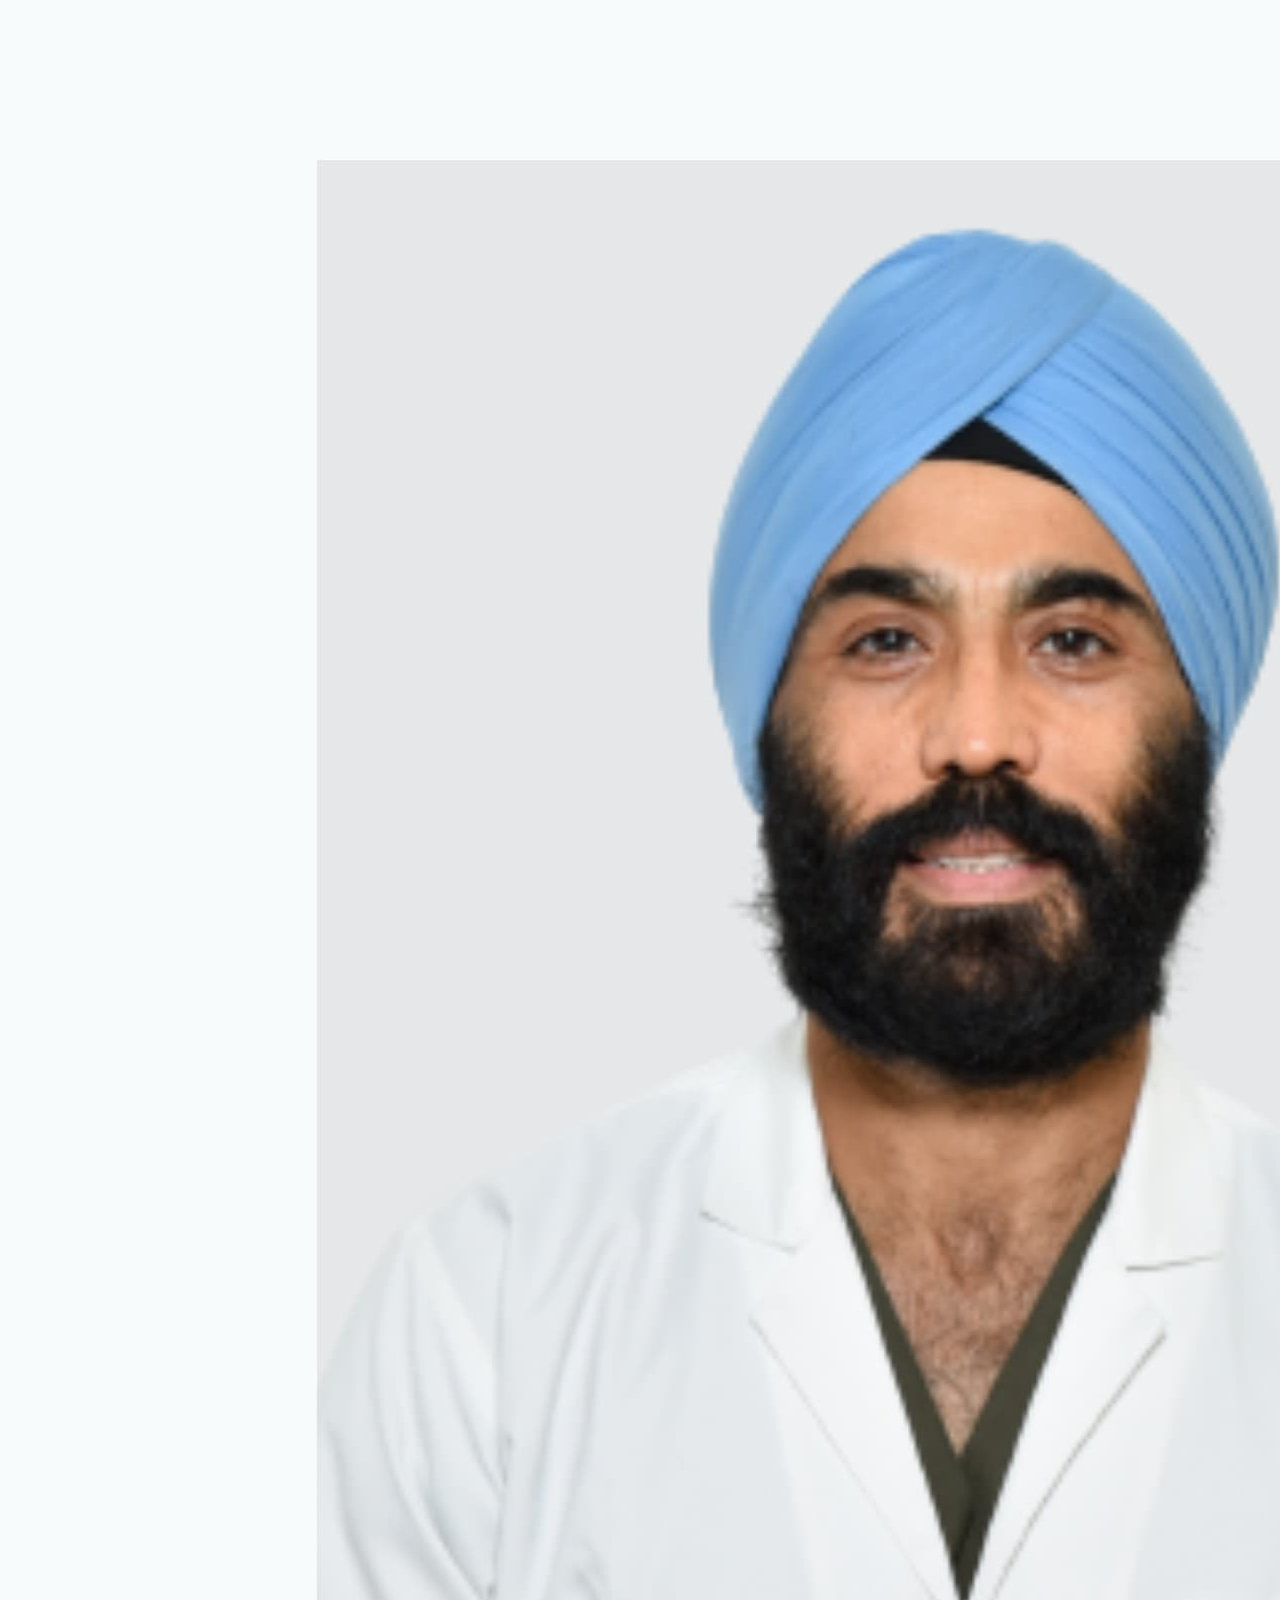
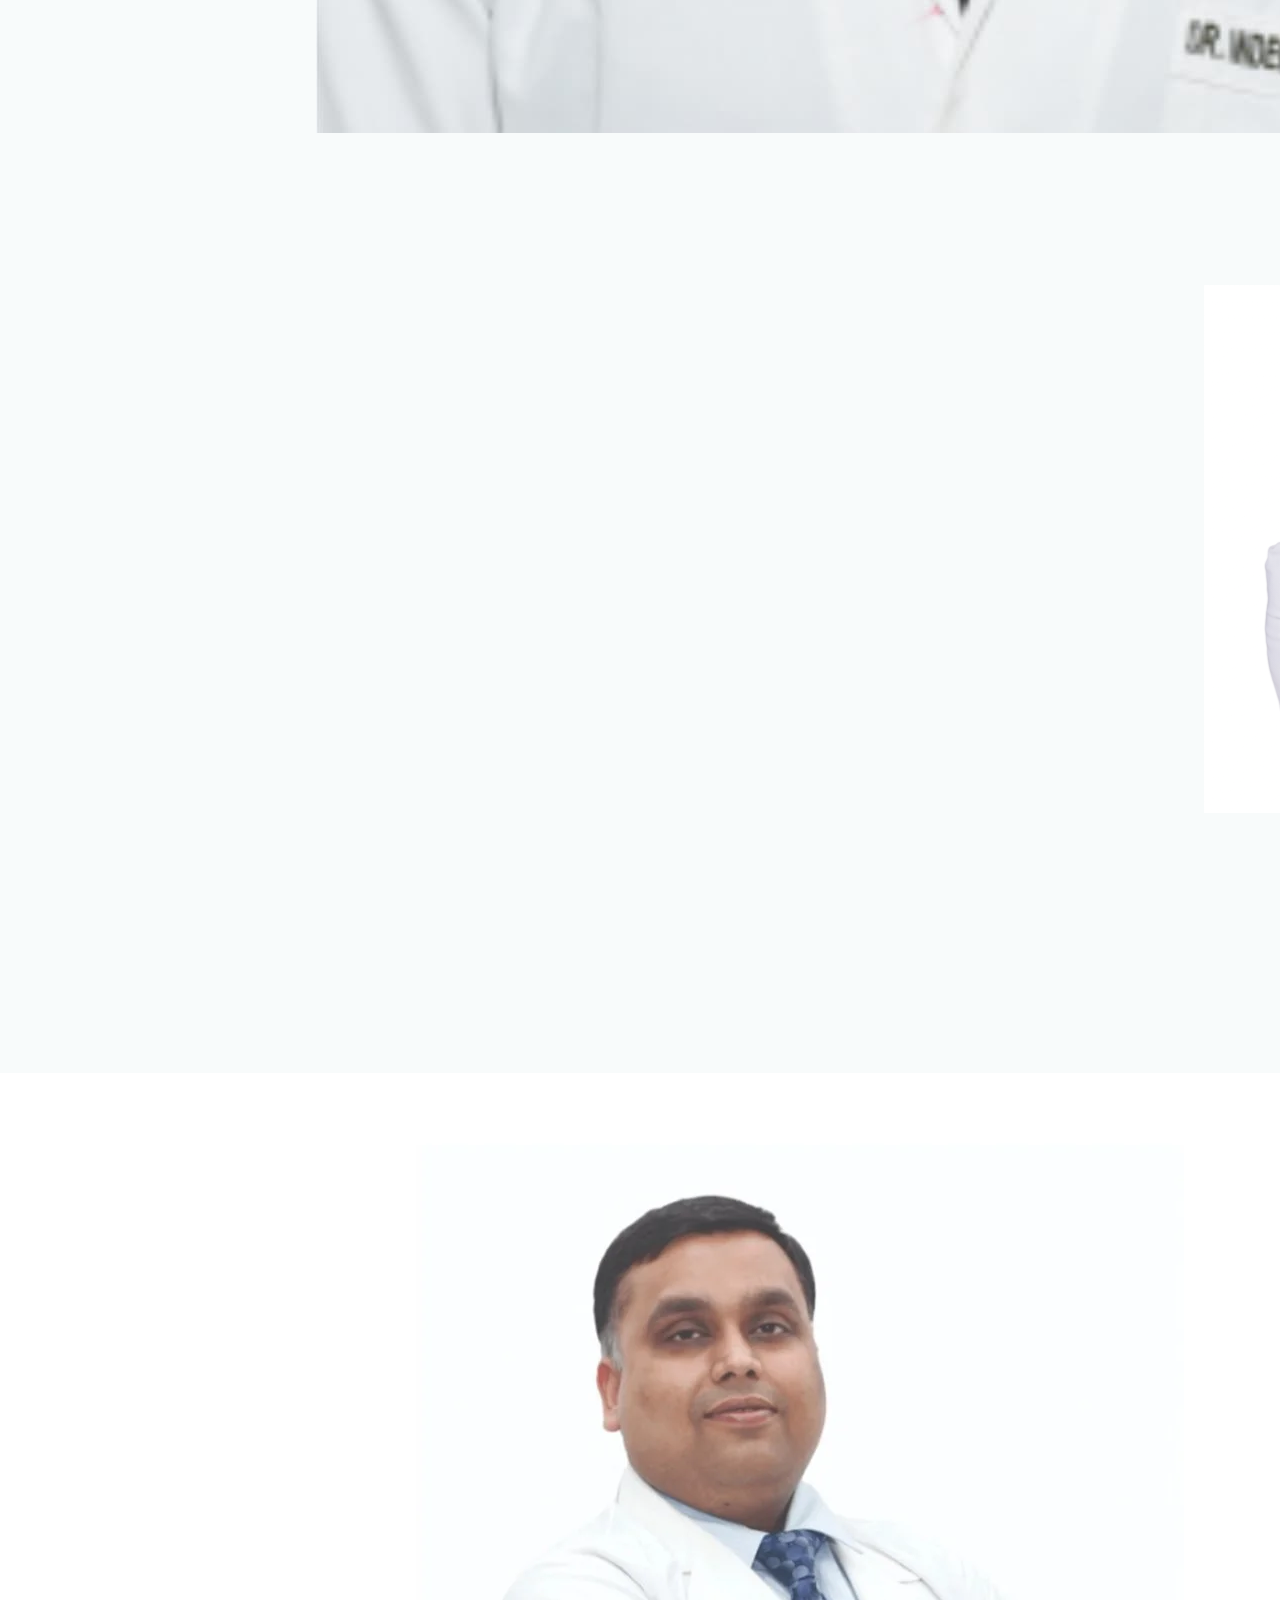
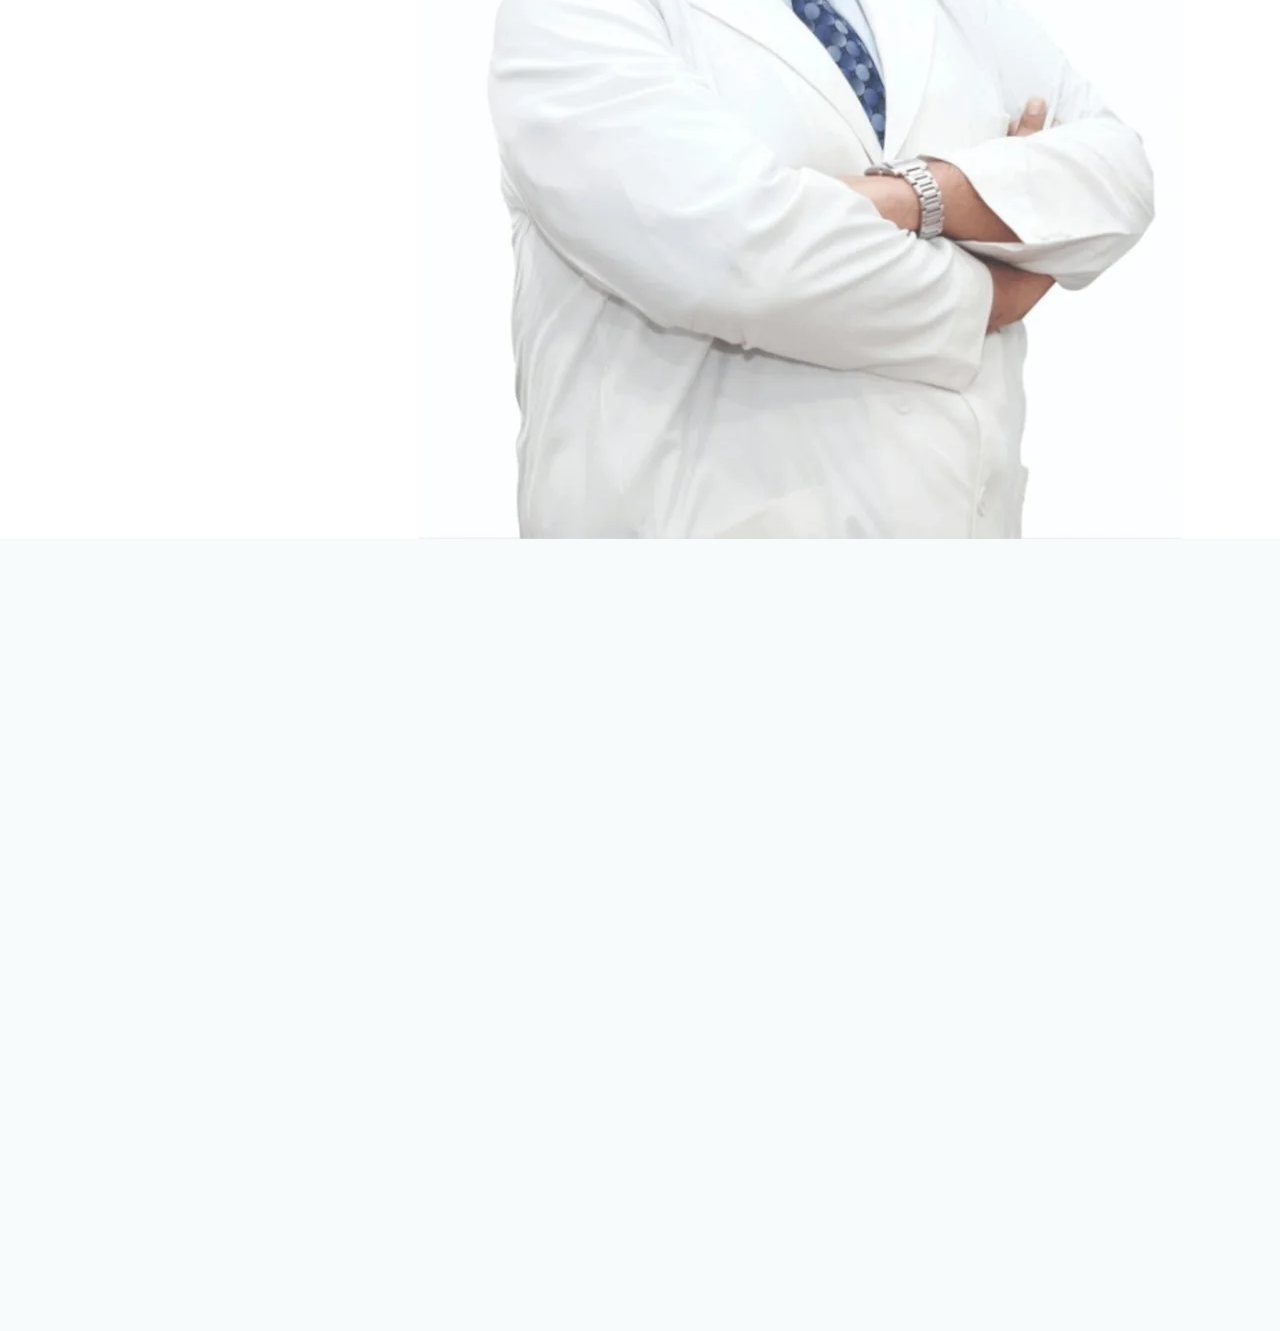
==== doctor.html @ e70e8e61 "add new design" ====
<!DOCTYPE html>
<html lang="ar" dir="rtl">
<head>
<meta charset="UTF-8">
<meta name="viewport" content="width=device-width, initial-scale=1.0">
<title>الأطباء | Azhan Health Care</title>
<link rel="stylesheet" href="style.css">
<link href="https://fonts.googleapis.com/css2?family=Cairo:wght@300;400;600;700;900&display=swap" rel="stylesheet">


</head>

<body>

<nav class="navbar">
  <div class="nav-inner">
    <div class="logo">
      <span class="logo-icon">❤️</span>
      <div class="logo-text">
        <span class="logo-main">Azhan Health Care</span>
        <span class="logo-sub">أزهان للرعاية الصحية</span>
      </div>
    </div>

    <ul class="nav-links">
      <li><a href="index.html">الرئيسية</a></li>
      <li><a href="services.html">خدماتنا</a></li>
      <li><a href="doctor.html" style="color:#c8a96e;">الأطباء</a></li>
    </ul>
  </div>
</nav>

<section class="doctor-hero">
  <h1>أفضل الأطباء في الهند</h1>
  <p>فريق طبي متخصص بخبرة عالمية لرعاية المرضى العرب</p>
</section>

<section class="doctor-container">

<div class="doctor-grid">

<div class="doctor-card">
<img src="./images/Doctor/dr-avnish.jpg.jpeg" class="doctor-img">
<div class="doctor-content">
<h3> الدكتور أفنيش </h3>
<p>
استشاري جراحة القلب بخبرة تزيد عن 20 عاماً في مستشفيات الهند العالمية.
متخصص في عمليات القلب المفتوح والقسطرة العلاجية.
</p>
<span class="doctor-tag">Heart Specialist</span>
</div>
</div>

<div class="doctor-card">
<img src="./images/Doctor/dr-hitesh-garg.jpg.jpeg" class="doctor-img">
<div class="doctor-content">
<h3> الدكتور هيتيش-غارغ </h3>
<p>
استشاري علاج الأورام والسرطان ويعمل بأحدث تقنيات العلاج الإشعاعي والكيميائي.
</p>
<span class="doctor-tag">Cancer Specialist</span>
</div>
</div>

<div class="doctor-card">
<img src="./images/Doctor/dr-vikram--sharma-231.png" class="doctor-img">
<div class="doctor-content">
<h3>الدكتور فيكروم شارما</h3>
<p>
خبير جراحة العظام والمفاصل وزراعة الركبة باستخدام أحدث التقنيات الطبية.
</p>
<span class="doctor-tag">Orthopedic Surgeon</span>
</div>
</div>

<div class="doctor-card">
<img src="./images/Doctor/dr-dr-i-p-s-oberoi.jpg.jpeg" class="doctor-img">
<div class="doctor-content">
<h3>الدكتور آي بي إس أوبيروي</h3>
<p>
خبير جراحة العظام والمفاصل وزراعة الركبة باستخدام أحدث التقنيات الطبية.
</p>
<span class="doctor-tag">Orthopedic Surgeon</span>
</div>
</div>

<div class="doctor-card">
<img src="./images/Doctor/images (10).jpeg" class="doctor-img">
<div class="doctor-content">
<h3></h3>
<p>
خبير جراحة العظام والمفاصل وزراعة الركبة باستخدام أحدث التقنيات الطبية.
</p>
<span class="doctor-tag">Orthopedic Surgeon</span>
</div>
</div>

<div class="doctor-card">
<img src="./images/Doctor/images (5).jpeg" class="doctor-img">
<div class="doctor-content">
<h3></h3>
<p>
خبير جراحة العظام والمفاصل وزراعة الركبة باستخدام أحدث التقنيات الطبية.
</p>
<span class="doctor-tag">Orthopedic Surgeon</span>
</div>
</div>

<div class="doctor-card">
<img src="./images/Doctor/images (8).jpeg" class="doctor-img">
<div class="doctor-content">
<h3></h3>
<p>
خبير جراحة العظام والمفاصل وزراعة الركبة باستخدام أحدث التقنيات الطبية.
</p>
<span class="doctor-tag">Orthopedic Surgeon</span>
</div>
</div>

<div class="doctor-card">
<img src="./images/Doctor/IMG_20260515_002859.png" class="doctor-img">
<div class="doctor-content">
<h3></h3>
<p>
خبير جراحة العظام والمفاصل وزراعة الركبة باستخدام أحدث التقنيات الطبية.
</p>
<span class="doctor-tag">Orthopedic Surgeon</span>
</div>
</div>

<div class="doctor-card">
<img src="./images/Doctor/IMG_20260515_002915.jpg.jpeg" class="doctor-img">
<div class="doctor-content">
<h3></h3>
<p>
خبير جراحة العظام والمفاصل وزراعة الركبة باستخدام أحدث التقنيات الطبية.
</p>
<span class="doctor-tag">Orthopedic Surgeon</span>
</div>
</div>

<div class="doctor-card">
<img src="./images/Doctor/ROsNPkbSrlPOetkHWJx9OzJzP7hZMM-metaU2FuamF5IGdvZ29pICgxKS5wbmc=-.png" class="doctor-img">
<div class="doctor-content">
<h3></h3>
<p>
خبير جراحة العظام والمفاصل وزراعة الركبة باستخدام أحدث التقنيات الطبية.
</p>
<span class="doctor-tag">Orthopedic Surgeon</span>
</div>
</div>

<div class="doctor-card">
<img src="./images/Doctor/Saket_East_and_West_740f2c03df.jpg.jpeg" class="doctor-img">
<div class="doctor-content">
<h3></h3>
<p>
خبير جراحة العظام والمفاصل وزراعة الركبة باستخدام أحدث التقنيات الطبية.
</p>
<span class="doctor-tag">Orthopedic Surgeon</span>
</div>
</div>

<div class="doctor-card">
<img src="./images/Doctor/Sunny_Jain.webp" class="doctor-img">
<div class="doctor-content">
<h3></h3>
<p>
خبير جراحة العظام والمفاصل وزراعة الركبة باستخدام أحدث التقنيات الطبية.
</p>
<span class="doctor-tag">Orthopedic Surgeon</span>
</div>
</div>

<div class="doctor-card">
<img src="./images/Doctor/WhatsApp Image 2026-05-15 at 6.52.35 PM (1).jpeg" class="doctor-img">
<div class="doctor-content">
<h3></h3>
<p>
خبير جراحة العظام والمفاصل وزراعة الركبة باستخدام أحدث التقنيات الطبية.
</p>
<span class="doctor-tag">Orthopedic Surgeon</span>
</div>
</div>
<!-- 
<div class="doctor-card">
<img src="./images/Doctor/WhatsApp Image 2026-05-15 at 6.52.35 PM.jpeg" class="doctor-img">
<div class="doctor-content">
<h3></h3>
<p>
خبير جراحة العظام والمفاصل وزراعة الركبة باستخدام أحدث التقنيات الطبية.
</p>
<span class="doctor-tag">Orthopedic Surgeon</span>
</div>
</div> -->

<!-- <div class="doctor-card">
<img src="./images/Doctor/WhatsApp Image 2026-05-15 at 6.52.35 PM.jpeg" class="doctor-img">
<div class="doctor-content">
<h3></h3>
<p>
خبير جراحة العظام والمفاصل وزراعة الركبة باستخدام أحدث التقنيات الطبية.
</p>
<span class="doctor-tag">Orthopedic Surgeon</span>
</div>
</div> -->

<div class="doctor-card">
<img src="./images/Doctor/WhatsApp Image 2026-05-15 at 6.52.36 PM (1).jpeg" class="doctor-img">
<div class="doctor-content">
<h3></h3>
<p>
خبير جراحة العظام والمفاصل وزراعة الركبة باستخدام أحدث التقنيات الطبية.
</p>
<span class="doctor-tag">Orthopedic Surgeon</span>
</div>
</div>


</div>
</section>

</body>
</html>
---- style.css ----
/* =============================================
   HAMID CONSULTANCY — HOSPITALS PAGE
   ============================================= */

:root {
  --teal: #2a9d8f;
  --teal-dark: #1f7a6e;
  --teal-light: #e8f7f5;
  --coral: #e76f51;
  --coral-dark: #c85b3e;
  --navy: #1a2e3b;
  --navy-light: #243d4f;
  --text: #2c3e50;
  --text-muted: #6c7a8a;
  --white: #ffffff;
  --bg: #f8fbfb;
  --border: #e0eded;
  --shadow: 0 4px 24px rgba(42, 157, 143, 0.12);
  --shadow-hover: 0 12px 40px rgba(42, 157, 143, 0.22);
  --radius: 14px;
  --font-display: 'Amiri', serif;
  --font-body: 'Tajawal', sans-serif;
}

*, *::before, *::after {
  box-sizing: border-box;
  margin: 0;
  padding: 0;
}

html {
  scroll-behavior: smooth;
}

body {
  font-family: var(--font-body);
  background: var(--bg);
  color: var(--text);
  direction: rtl;
  line-height: 1.7;
}

a { text-decoration: none; color: inherit; }
ul { list-style: none; }

.container {
  max-width: 1180px;
  margin: 0 auto;
  padding: 0 24px;
}

/* ── NAVBAR ─────────────────────────────── */
.navbar {
  background: var(--white);
  border-bottom: 2px solid var(--teal-light);
  position: sticky;
  top: 0;
  z-index: 100;
  box-shadow: 0 2px 16px rgba(0,0,0,0.06);
}

.nav-inner {
  display: flex;
  align-items: center;
  justify-content: space-between;
  max-width: 1180px;
  margin: 0 auto;
  padding: 12px 24px;
  gap: 24px;
}

.logo {
  display: flex;
  align-items: center;
  gap: 12px;
}

.logo-icon {
  font-size: 2.4rem;
  color: var(--coral);
  animation: spin-slow 11s linear infinite;
}

@keyframes spin-slow {
  to { transform: rotate(360deg); }
}

.logo-text {
  display: flex;
  flex-direction: column;
  line-height: 1.2;
}

.logo-main {
  font-family: var(--font-display);
  font-size: 1.7rem;
  font-weight: 700;
  color: red;
  letter-spacing: 0.5px;
}

.logo-sub {
  font-size: 1.2rem;
  color: var(--text-muted);
  font-weight: 700;
}

.nav-links {
  display: flex;
  gap: 28px;
}

.nav-links a {
  font-size: 1rem;
  font-weight: 600;
  color: var(--text);
  position: relative;
  padding-bottom: 4px;
  transition: color 0.25s;
}

.nav-links a::after {
  content: '';
  position: absolute;
  bottom: 0;
  right: 0;
  width: 0;
  height: 2px;
  background: crimson;
  transition: width 0.3s;
}

.nav-links a:hover { color: var(--teal); }
.nav-links a:hover::after { width: 100%; }

.btn-contact {
  /* background: var(--coral); */
  background: white;
  /* color: var(--white); */
  color: crimson;
  border: 2px solid crimson;
  padding: 10px 25px;
  border-radius: 50px;
  font-size: 1.1rem;
  font-weight: 600;
  transition: background 0.25s, transform 0.2s;
  white-space: nowrap;
}

.btn-contact:hover {
  /* background: var(--coral-dark); */
  background: crimson;
  color: white;
  border: 2px solid white;
  transform: translateY(-1px);
}

/* ── HERO ───────────────────────────────── */
.hero {
  position: relative;
  background: var(--teal);
  padding: 80px 24px 60px;
  text-align: center;
  overflow: hidden;
}

.hero-bg {
  position: absolute;
  inset: 0;
  background:
    radial-gradient(ellipse 60% 80% at 50% 120%, rgba(42,157,143,0.4) 0%, transparent 70%),
    linear-gradient(135deg, var(--teal-dark) 0%, var(--teal) 50%, #3ab5a5 100%);
}

.hero-bg::before {
  content: '';
  position: absolute;
  inset: 0;
  background-image:
    radial-gradient(circle at 20% 80%, rgba(255,255,255,0.07) 0%, transparent 40%),
    radial-gradient(circle at 80% 20%, rgba(255,255,255,0.07) 0%, transparent 40%);
}

.hero-content {
  position: relative;
  z-index: 1;
}

.hero-content h1 {
  font-family: var(--font-display);
  font-size: 4.2rem;
  color: var(--white);
  margin-bottom: 12px;
  text-shadow: 0 2px 12px rgba(0,0,0,0.15);
}

.hero-content p {
  color: rgba(255,255,255,0.85);
  font-size: 1.5rem;
  font-weight: 600;
}

/* ── HOSPITALS GRID ─────────────────────── */
.hospitals {
  padding: 72px 0;
}

.section-header {
  text-align: center;
  margin-bottom: 48px;
}

.section-header h2 {
  font-family: var(--font-display);
  font-size: 4rem;
  color: var(--navy);
  margin-bottom: 12px;
}

.divider {
  width: 60px;
  height: 3px;
  background: linear-gradient(90deg, var(--coral), var(--teal));
  border-radius: 4px;
  margin: 0 auto;
}

.grid {
  display: grid;
  grid-template-columns: repeat(4, 1fr);
  gap: 24px;
}

.card {
  background: var(--white);
  border-radius: var(--radius);
  overflow: hidden;
  box-shadow: var(--shadow);
  border: 1px solid var(--border);
  transition: transform 0.3s, box-shadow 0.3s;
}

.card:hover {
  transform: translateY(-5px);
  box-shadow: var(--shadow-hover);
}

.card-img {
  height: 160px;
  background-size: cover;
  background-position: center;
  position: relative;
}

.card-img::after {
  content: '';
  position: absolute;
  inset: 0;
  background: linear-gradient(to top, rgba(26,46,59,0.4) 0%, transparent 60%);
}

.card-body {
  padding: 14px 16px;
}

.card-body h3 {
  font-size: 0.88rem;
  font-weight: 600;
  color: var(--text);
  line-height: 1.4;
  text-align: center;
}

/* ── HOW IT WORKS ───────────────────────── */
.how-it-works {
  background: var(--white);
  padding: 72px 0;
  border-top: 1px solid var(--border);
  border-bottom: 1px solid var(--border);
}

.steps {
  display: flex;
  align-items: center;
  justify-content: center;
  gap: 16px;
  flex-wrap: wrap;
  margin-top: 48px;
}

.step {
  background: var(--teal-light);
  border: 1.5px solid var(--teal);
  border-radius: var(--radius);
  padding: 24px 16px;
  text-align: center;
  width: 160px;
  flex-shrink: 0;
  transition: background 0.25s, transform 0.25s;
}

.step:hover {
  background: var(--teal);
  transform: translateY(-4px);
}

.step:hover p { color: var(--white); }

.step-icon {
  font-size: 2.2rem;
  margin-bottom: 10px;
}

.step p {
  font-size: 0.8rem;
  font-weight: 600;
  color: var(--navy);
  line-height: 1.4;
  transition: color 0.25s;
}

.step-arrow {
  font-size: 1.6rem;
  color: var(--teal);
  font-weight: 700;
  flex-shrink: 0;
}

/* ── ABOUT BANNER ───────────────────────── */
.about-banner {
  background: linear-gradient(135deg, var(--navy) 0%, var(--navy-light) 100%);
  padding: 72px 0;
  text-align: center;
  position: relative;
  overflow: hidden;
}

.about-banner::before {
  content: '';
  position: absolute;
  width: 400px;
  height: 400px;
  border-radius: 50%;
  background: rgba(42,157,143,0.08);
  top: -100px;
  left: -100px;
}

.about-banner::after {
  content: '';
  position: absolute;
  width: 300px;
  height: 300px;
  border-radius: 50%;
  background: rgba(231,111,81,0.06);
  bottom: -80px;
  right: -60px;
}

.about-banner .container {
  position: relative;
  z-index: 1;
}

.about-banner h2 {
  font-family: var(--font-display);
  font-size: 2.rem;
  color: var(--white);
  margin-bottom: 20px;
  max-width: 700px;
  margin-left: auto;
  margin-right: auto;
  line-height: 1.5;
}

.about-banner p {
  color: rgba(255,255,255,0.75);
  font-size: 1.2rem;
  max-width: 680px;
  margin: 0 auto;
}

/* ── CONTACT ────────────────────────────── */
.contact {
  padding: 72px 0;
  background: var(--bg);
}

.phone {
  text-align: center;
  font-size: 2.6rem;
  font-weight: 700;
  color: var(--coral);
  margin-bottom: 36px;
  letter-spacing: 1px;
}

.contact-form {
  display: flex;
  flex-direction: column;
  gap: 16px;
  max-width: 560px;
  margin: 0 auto;
}

.contact-form input,
.contact-form textarea {
  width: 100%;
  padding: 14px 18px;
  border: 1.5px solid var(--border);
  border-radius: 10px;
  font-family: var(--font-body);
  font-size: 1.2rem;
  color: var(--text);
  background: var(--white);
  outline: none;
  transition: border-color 0.25s, box-shadow 0.25s;
  direction: ltr;
}

.contact-form input:focus,
.contact-form textarea:focus {
  border-color: var(--teal);
  box-shadow: 0 0 0 3px rgba(42,157,143,0.12);
}

.contact-form textarea {
  resize: vertical;
}

.btn-submit {
  background: linear-gradient(135deg, var(--coral) 0%, var(--coral-dark) 100%);
  color: var(--white);
  border: none;
  padding: 14px 42px;
  border-radius: 50px;
  font-family: var(--font-body);
  font-size: 1rem;
  font-weight: 700;
  letter-spacing: 2px;
  cursor: pointer;
  transition: opacity 0.25s, transform 0.2s;
  align-self: center;
  min-width: 180px;
}

.btn-submit:hover {
  opacity: 0.9;
  transform: translateY(-2px);
}

/* ── FOOTER ─────────────────────────────── */
.footer {
  background: var(--navy);
  padding: 56px 0 0;
  color: rgba(255,255,255,0.8);
}

.footer-grid {
  display: grid;
  grid-template-columns: 1.4fr 1fr 1fr 1fr;
  gap: 40px;
  padding-bottom: 40px;
  border-bottom: 1px solid rgba(255,255,255,0.1);
}

.footer-logo {
  display: flex;
  align-items: center;
  gap: 10px;
  font-family: var(--font-display);
  font-size: 1.3rem;
  font-weight: 700;
  color: var(--white);
  margin-bottom: 16px;
}

.footer-logo .logo-icon {
  color: var(--coral);
  font-size: 1.9rem;
  animation: spin-slow 8s linear infinite;
}

.footer-col p {
  font-size: 1.4rem;
  margin-bottom: 6px;
}

.footer-col h4 {
  color: var(--teal);
  font-size: 1.6rem;
  font-weight: 700;
  margin-bottom: 16px;
  padding-bottom: 8px;
  border-bottom: 1px solid rgba(255,255,255,0.1);
}

.footer-col ul li {
  font-size: 1.2rem;
  padding: 4px 0;
  color: rgba(255,255,255,0.65);
  cursor: pointer;
  transition: color 0.2s;
}

.footer-col ul li:hover {
  color: var(--teal);
}

.footer-bottom {
  padding: 20px 24px;
  text-align: center;
  font-size: 1.2rem;
  color: rgba(255,255,255,0.45);
}

.footer-bottom strong {
  color: var(--teal);
}

/* ── WHATSAPP BTN ───────────────────────── */
.whatsapp-btn {
  position: fixed;
  bottom: 28px;
  left: 28px;
  width: 56px;
  height: 56px;
  background: #00782c;
  border-radius: 50%;
  display: flex;
  align-items: center;
  justify-content: center;
  box-shadow: 0 4px 20px rgba(37,211,102,0.45);
  z-index: 200;
  transition: transform 0.25s, box-shadow 0.25s;
}

.whatsapp-btn:hover {
  transform: scale(1.12);
}

/* ── RESPONSIVE ─────────────────────────── */
@media (max-width: 1024px) {
  .grid { grid-template-columns: repeat(3, 1fr); }
  .footer-grid { grid-template-columns: 1fr 1fr; gap: 32px; }
}

@media (max-width: 768px) {
  .nav-links { display: none; }
  .hero-content h1 { font-size: 2.2rem; }
  .grid { grid-template-columns: repeat(2, 1fr); }
  .steps { gap: 10px; }
  .step { width: 130px; padding: 18px 10px; }
  .step-arrow { font-size: 1.2rem; }
  .about-banner h2 { font-size: 1.4rem; }
  .footer-grid { grid-template-columns: 1fr; }
}

@media (max-width: 480px) {
  .grid { grid-template-columns: 1fr 1fr; gap: 14px; }
  .phone { font-size: 1.3rem; }
  .hero-content h1 { font-size: 1.8rem; }
  .step { width: 110px; }
}

/* ── SLIDESHOW ──────────────────────────── */
.slideshow-section {
  padding: 72px 0;
  background: var(--white);
  border-top: 1px solid var(--border);
}

.section-sub {
  color: var(--text-muted);
  font-size: 1.4rem;
  margin-top: 10px;
}

.slideshow-wrapper {
  position: relative;
  border-radius: 20px;
  overflow: hidden;
  height: 460px;
  box-shadow: 0 16px 56px rgba(26,46,59,0.18);
  margin-top: 40px;
}

.slideshow { position: relative; width: 100%; height: 100%; }

.slide {
  position: absolute;
  inset: 0;
  background-size: cover;
  background-position: center;
  opacity: 0;
  transition: opacity 0.9s ease;
}

.slide.active { opacity: 1; }

.slide::before {
  content: '';
  position: absolute;
  inset: 0;
  background: linear-gradient(to top, rgba(26,46,59,0.6) 0%, transparent 55%);
}

.slide-caption {
  position: absolute;
  bottom: 60px;
  right: 36px;
  color: var(--white);
  font-size: 1.3rem;
  font-weight: 700;
  font-family: var(--font-display);
  text-shadow: 0 2px 10px rgba(0,0,0,0.5);
  background: rgba(42,157,143,0.8);
  padding: 8px 20px;
  border-radius: 50px;
  backdrop-filter: blur(4px);
}

.slide-dots {
  position: absolute;
  bottom: 20px;
  left: 50%;
  transform: translateX(-50%);
  display: flex;
  gap: 8px;
  z-index: 10;
}

.dot {
  width: 10px; height: 10px;
  border-radius: 50%;
  background: rgba(255,255,255,0.45);
  cursor: pointer;
  transition: background 0.3s, transform 0.3s;
  border: 1.5px solid rgba(255,255,255,0.6);
}

.dot.active { background: var(--coral); transform: scale(1.3); border-color: var(--coral); }

.slide-btn {
  position: absolute;
  top: 50%;
  transform: translateY(-50%);
  background: rgba(255,255,255,0.18);
  border: 1.5px solid rgba(255,255,255,0.35);
  color: var(--white);
  font-size: 2rem;
  width: 48px; height: 48px;
  border-radius: 50%;
  display: flex;
  align-items: center;
  justify-content: center;
  cursor: pointer;
  z-index: 10;
  backdrop-filter: blur(6px);
  transition: background 0.25s, transform 0.2s;
  line-height: 1;
}

.slide-btn:hover { background: rgba(42,157,143,0.7); transform: translateY(-50%) scale(1.08); }
.slide-prev { right: 16px; }
.slide-next { left: 16px; }

/* ── GALLERY ────────────────────────────── */
.gallery-section { padding: 72px 0; background: var(--bg); }

.gallery-grid {
  display: grid;
  grid-template-columns: repeat(4, 1fr);
  grid-template-rows: 340px 340px;
  gap: 20px;
  margin-top: 40px;
}

.gallery-item {
  position: relative;
  border-radius: 14px;
  overflow: hidden;
  cursor: pointer;
}

.gallery-item.gallery-large { grid-column: span 2; }
.gallery-item.gallery-large-right { grid-column: span 2; }

.gal-img {
  width: 100%; height: 100%;
  background-size: cover;
  background-position: center;
  transition: transform 0.5s ease;
}

.gallery-item:hover .gal-img { transform: scale(1.07); }

.gal-overlay {
  position: absolute;
  inset: 0;
  background: linear-gradient(to top, rgba(26,46,59,0.72) 0%, transparent 55%);
  display: flex;
  align-items: flex-end;
  padding: 16px;
  opacity: 0;
  transition: opacity 0.35s;
}

.gallery-item:hover .gal-overlay { opacity: 1; }

.gal-overlay span {
  color: var(--white);
  font-size: 0.92rem;
  font-weight: 700;
  background: rgba(42,157,143,0.8);
  padding: 5px 14px;
  border-radius: 50px;
}

/* ── SOCIAL MEDIA ───────────────────────── */
.footer-social {
  text-align: center;
  padding: 36px 24px 28px;
  border-top: 1px solid rgba(255,255,255,0.08);
  border-bottom: 1px solid rgba(255,255,255,0.08);
}

.footer-social h4 {
  color: rgba(255,255,255,0.75);
  font-size: 1.7rem;
  font-weight: 600;
  margin-bottom: 20px;
}

.social-icons {
  display: flex;
  justify-content: center;
  gap: 14px;
  flex-wrap: wrap;
}

.social-icon {
  width: 46px; height: 46px;
  border-radius: 50%;
  display: flex;
  align-items: center;
  justify-content: center;
  color: var(--white);
  transition: transform 0.25s, box-shadow 0.25s;
  flex-shrink: 0;
}

.social-icon:hover { transform: translateY(-4px) scale(1.1); }
.social-icon.facebook  { background: #1877f2; box-shadow: 0 4px 16px rgba(24,119,242,0.35); }
.social-icon.instagram { background: linear-gradient(45deg,#f09433,#e6683c,#dc2743,#cc2366,#bc1888); box-shadow: 0 4px 16px rgba(220,39,67,0.35); }
.social-icon.twitter   { background: #000; box-shadow: 0 4px 16px rgba(0,0,0,0.35); }
.social-icon.youtube   { background: #ff0000; box-shadow: 0 4px 16px rgba(255,0,0,0.35); }
.social-icon.whatsapp  { background: #25d366; box-shadow: 0 4px 16px rgba(37,211,102,0.35); }
.social-icon.linkedin  { background: #0077b5; box-shadow: 0 4px 16px rgba(0,119,181,0.35); }

/* ── NEW RESPONSIVE ADDITIONS ───────────── */
@media (max-width: 1024px) {
  .gallery-grid { grid-template-columns: repeat(3, 1fr); grid-template-rows: auto; }
  .gallery-item.gallery-large,
  .gallery-item.gallery-large-right { grid-column: span 2; }
  .gallery-grid .gallery-item { height: 280px; }
}

@media (max-width: 768px) {
  .slideshow-wrapper { height: 280px; }
  .slide-caption { font-size: 1rem; bottom: 50px; right: 16px; }
  .gallery-grid { grid-template-columns: 1fr 1fr; grid-template-rows: auto; }
  .gallery-item.gallery-large,
  .gallery-item.gallery-large-right { grid-column: span 1; }
  .gallery-grid .gallery-item { height: 220px; }
}

@media (max-width: 480px) {
  .slideshow-wrapper { height: 220px; }
  .gallery-grid { grid-template-columns: 1fr 1fr; }
  .gallery-grid .gallery-item { height: 180px; }
}



.feedback-section {
      padding: 80px 0;
      background: #f8f6f2;
    }
    .feedback-grid {
      display: grid;
      grid-template-columns: repeat(auto-fit, minmax(280px, 1fr));
      gap: 28px;
      margin-top: 48px;
    }
    .feedback-card {
      background: #fff;
      border-radius: 16px;
      padding: 32px 28px;
      box-shadow: 0 4px 24px rgba(0,0,0,0.07);
      position: relative;
      transition: transform 0.3s ease, box-shadow 0.3s ease;
    }
    .feedback-card:hover {
      transform: translateY(-4px);
      box-shadow: 0 8px 32px rgba(0,0,0,0.12);
    }
    .feedback-quote-icon {
      font-size: 56px;
      line-height: 1;
      color: #c8a96e;
      font-family: Georgia, serif;
      position: absolute;
      top: 16px;
      right: 24px;
      opacity: 0.35;
    }
    .feedback-stars {
      display: flex;
      gap: 4px;
      margin-bottom: 16px;
      flex-direction: row-reverse;
      justify-content: flex-end;
    }
    .feedback-stars span {
      color: #f5a623;
      font-size: 18px;
    }
    .feedback-text {
      font-family: 'Cairo', sans-serif;
      font-size: 15px;
      line-height: 1.85;
      color: #444;
      margin-bottom: 24px;
    }
    .feedback-author {
      display: flex;
      align-items: center;
      gap: 14px;
    }
    .feedback-avatar {
      width: 48px;
      height: 48px;
      border-radius: 50%;
      background: linear-gradient(135deg, #c8a96e, #8b6914);
      display: flex;
      align-items: center;
      justify-content: center;
      font-family: 'Cairo', sans-serif;
      font-weight: 700;
      font-size: 18px;
      color: #fff;
      flex-shrink: 0;
    }
    .feedback-author-info {
      display: flex;
      flex-direction: column;
    }
    .feedback-author-name {
      font-family: 'Cairo', sans-serif;
      font-weight: 700;
      font-size: 15px;
      color: #1a1a1a;
    }
    .feedback-author-country {
      font-family: 'Cairo', sans-serif;
      font-size: 13px;
      color: #888;
      margin-top: 2px;
    }
    .feedback-badge {
      display: inline-block;
      background: #eef7ee;
      color: #2e7d32;
      font-family: 'Cairo', sans-serif;
      font-size: 14px;
      font-weight: 600;
      padding: 4px 12px;
      border-radius: 20px;
      margin-top: 12px;
    }

    /* ── SOCIAL ICON YOUTUBE ─────────────────── */
    .social-icon.youtube {
      background: #ff0000;
    }
    .social-icon.youtube:hover {
      background: #cc0000;
    }

/* ===== Alignment & Arabic readability improvements ===== */
body {
  text-rendering: optimizeLegibility;
  -webkit-font-smoothing: antialiased;
}

.nav-inner {
  min-height: 82px;
}

.logo-text {
  justify-content: center;
}

.nav-links {
  align-items: center;
}

.grid,
.feedback-grid,
.gallery-grid,
.footer-grid {
  align-items: stretch;
}

.card,
.feedback-card,
.kw-card {
  display: flex;
  flex-direction: column;
  justify-content: space-between;
}

.card-body {
  display: flex;
  align-items: center;
  justify-content: center;
  min-height: 72px;
  text-align: center;
}

.card-body h3,
.feedback-text,
.footer-col ul li,
.section-sub,
.hero-content p,
.about-banner p {
  line-height: 1.9;
}

.section-header {
  display: flex;
  flex-direction: column;
  align-items: center;
}

.contact-form {
  align-items: center;
}

.contact-form input,
.contact-form textarea {
  text-align: right;
}

.footer-col {
  display: flex;
  flex-direction: column;
  gap: 10px;
}

@media (max-width: 768px) {
  .nav-inner {
    justify-content: center;
    text-align: center;
  }

  .logo {
    justify-content: center;
  }

  .hero-content,
  .section-header,
  .about-banner,
  .footer-col {
    text-align: center;
  }
}


/* =========================================
   IMPROVED RESPONSIVE FIXES
========================================= */

/* Tablets */
@media (max-width: 992px) {

  .nav-inner {
    flex-wrap: wrap;
    justify-content: center;
    gap: 14px;
    text-align: center;
  }

  .logo {
    width: 100%;
    justify-content: center;
  }

  .btn-contact {
    padding: 10px 18px;
    font-size: 0.95rem;
  }

  .hero-content h1,
  .section-header h2 {
    font-size: 2.3rem;
    line-height: 1.3;
  }

  .grid,
  .gallery-grid {
    grid-template-columns: repeat(2, 1fr);
  }

  .gallery-grid {
    grid-template-rows: auto;
  }

  .gallery-item.gallery-large,
  .gallery-item.gallery-large-right {
    grid-column: span 2;
  }

  .slideshow-wrapper {
    height: 340px;
  }

  .slide-caption {
    font-size: 1rem;
    right: 16px;
    left: 16px;
    bottom: 24px;
  }
}


/* Mobile */
@media (max-width: 768px) {

  .container,
  .srv-container {
    padding: 0 16px;
  }

  .navbar {
    padding: 8px 0;
  }

  .nav-inner {
    flex-direction: column;
    gap: 12px;
  }

  .nav-links {
    display: flex;
    flex-wrap: wrap;
    justify-content: center;
    gap: 12px;
  }

  .nav-links a {
    font-size: 0.9rem;
  }

  .logo-main {
    font-size: 1.2rem;
  }

  .logo-sub {
    font-size: 0.9rem;
  }

  .hero,
  .srv-hero {
    padding: 70px 16px 50px;
  }

  .hero-content h1,
  .srv-hero h1 {
    font-size: 1.9rem;
  }

  .hero-content p,
  .srv-hero p {
    font-size: 1rem;
  }

  .grid,
  .gallery-grid,
  .feedback-grid,
  .keywords-grid {
    grid-template-columns: 1fr;
  }

  .gallery-item.gallery-large,
  .gallery-item.gallery-large-right {
    grid-column: span 1;
  }

  .card-img {
    height: 220px;
  }

  .slideshow-wrapper {
    height: 250px;
    border-radius: 14px;
  }

  .slide-caption {
    font-size: 0.9rem;
    padding: 6px 12px;
    bottom: 18px;
    right: 12px;
    left: 12px;
  }

  .slide-btn {
    width: 38px;
    height: 38px;
    font-size: 1.3rem;
  }

  .steps {
    flex-direction: column;
    align-items: stretch;
  }

  .step {
    width: 100%;
  }

  .step-arrow {
    transform: rotate(90deg);
  }

  .footer-grid {
    grid-template-columns: 1fr;
    text-align: center;
  }

  .footer-logo {
    justify-content: center;
  }

  .phone {
    font-size: 1.5rem;
    word-break: break-word;
  }

  .contact-form input,
  .contact-form textarea {
    font-size: 1rem;
  }

  .whatsapp-btn {
    width: 52px;
    height: 52px;
    left: 16px;
    bottom: 16px;
  }
}


/* Small Phones */
@media (max-width: 480px) {

  .hero-content h1,
  .srv-hero h1 {
    font-size: 1.6rem;
  }

  .section-header h2,
  .srv-intro h2,
  .srv-cta h2 {
    font-size: 1.4rem;
  }

  .hero-content p,
  .srv-intro p,
  .srv-cta p {
    font-size: 0.92rem;
    line-height: 1.7;
  }

  .card-body h3,
  .kw-arabic {
    font-size: 1rem;
  }

  .kw-card {
    padding: 20px;
  }

  .btn-contact,
  .btn-submit,
  .btn-wa,
  .btn-back {
    width: 100%;
    justify-content: center;
  }

  .srv-cta-btns {
    flex-direction: column;
  }
}


/* OWNER SECTION */
.owner-section {
  padding: 70px 0;
  background: linear-gradient(135deg, #f8fbfb 0%, #eef7f7 100%);
}

.owner-container {
  display: grid;
  grid-template-columns: 320px 1fr;
  gap: 40px;
  align-items: center;
}

.owner-image img {
  width: 100%;
  max-width: 320px;
  height: 320px;
  object-fit: cover;
  border-radius: 24px;
  box-shadow: 0 10px 40px rgba(0,0,0,0.12);
}

.owner-content h2 {
  font-size: 2.2rem;
  margin-bottom: 18px;
  color: var(--navy);
}

.owner-content p {
  font-size: 1.1rem;
  line-height: 2;
  color: var(--text);
  margin-bottom: 24px;
}

.owner-tags {
  display: flex;
  flex-wrap: wrap;
  gap: 12px;
}

.owner-tags span {
  background: var(--teal-light);
  color: var(--navy);
  padding: 10px 16px;
  border-radius: 40px;
  font-size: 0.95rem;
  font-weight: 600;
}

/* BIGGER GALLERY */
.gallery-grid-new {
  display: grid;
  grid-template-columns: repeat(4, 1fr);
  gap: 22px;
}

.gallery-grid-new .gallery-item {
  height: 320px;
  border-radius: 18px;
  overflow: hidden;
}

.gallery-grid-new .gal-img {
  width: 100%;
  height: 100%;
  background-size: cover;
  background-position: center;
}

@media (max-width: 992px) {
  .owner-container {
    grid-template-columns: 1fr;
    text-align: center;
  }

  .owner-image {
    display: flex;
    justify-content: center;
  }

  .owner-tags {
    justify-content: center;
  }

  .gallery-grid-new {
    grid-template-columns: repeat(2, 1fr);
  }
}

@media (max-width: 768px) {
  .gallery-grid-new {
    grid-template-columns: 1fr;
  }

  .gallery-grid-new .gallery-item {
    height: 260px;
  }
}


/* SQUARE GALLERY UPDATE */
.gallery-grid-new .gallery-item {
  aspect-ratio: 1 / 1;
  height: 360px;
}

.gallery-grid-new .gal-img {
  width: 100%;
  height: 100%;
  background-size: cover;
  background-position: center;
}

@media (max-width: 768px) {
  .gallery-grid-new .gallery-item {
    height: 300px;
  }
}


/* =========================================
   GALLERY FIX
========================================= */

.gallery-section {
  padding: 80px 0;
  background: #f8fbfb;
}

.gallery-grid,
.gallery-grid-new {
  display: grid !important;
  grid-template-columns: repeat(auto-fit, minmax(260px, 1fr));
  gap: 22px;
  margin-top: 40px;
  align-items: stretch;
}

.gallery-item {
  width: 100%;
  height: 320px;
  border-radius: 18px;
  overflow: hidden;
  position: relative;
  background: #fff;
  box-shadow: 0 8px 28px rgba(0,0,0,0.08);
  transition: transform .3s ease, box-shadow .3s ease;
}

.gallery-item:hover {
  transform: translateY(-6px);
  box-shadow: 0 16px 40px rgba(0,0,0,0.12);
}

.gal-img {
  width: 100%;
  height: 100%;
  background-size: cover !important;
  background-position: center !important;
  background-repeat: no-repeat;
  transition: transform .5s ease;
}

.gallery-item:hover .gal-img {
  transform: scale(1.08);
}

.gallery-item.gallery-large,
.gallery-item.gallery-large-right {
  grid-column: span 1 !important;
}

.owner-section {
  padding: 80px 0;
  background: #ffffff;
}

.owner-container {
  display: grid;
  grid-template-columns: 360px 1fr;
  gap: 50px;
  align-items: center;
}

.owner-image img {
  width: 100%;
  height: 450px;
  object-fit: cover;
  border-radius: 24px;
  box-shadow: 0 10px 35px rgba(0,0,0,0.12);
}

.doctor-grid {
  display: grid;
  grid-template-columns: repeat(auto-fit, minmax(280px, 1fr));
  gap: 30px;
}

.keywords-grid {
  display: grid;
  grid-template-columns: repeat(auto-fit, minmax(310px, 1fr));
  gap: 24px;
}

@media (max-width: 768px) {
  .gallery-grid,
  .gallery-grid-new {
    grid-template-columns: repeat(2, 1fr);
    gap: 14px;
  }

  .gallery-item {
    height: 220px;
  }
}

@media (max-width: 480px) {
  .gallery-grid,
  .gallery-grid-new {
    grid-template-columns: 1fr;
  }

  .gallery-item {
    height: 240px;
  }

  .owner-container {
    grid-template-columns: 1fr;
  }
}
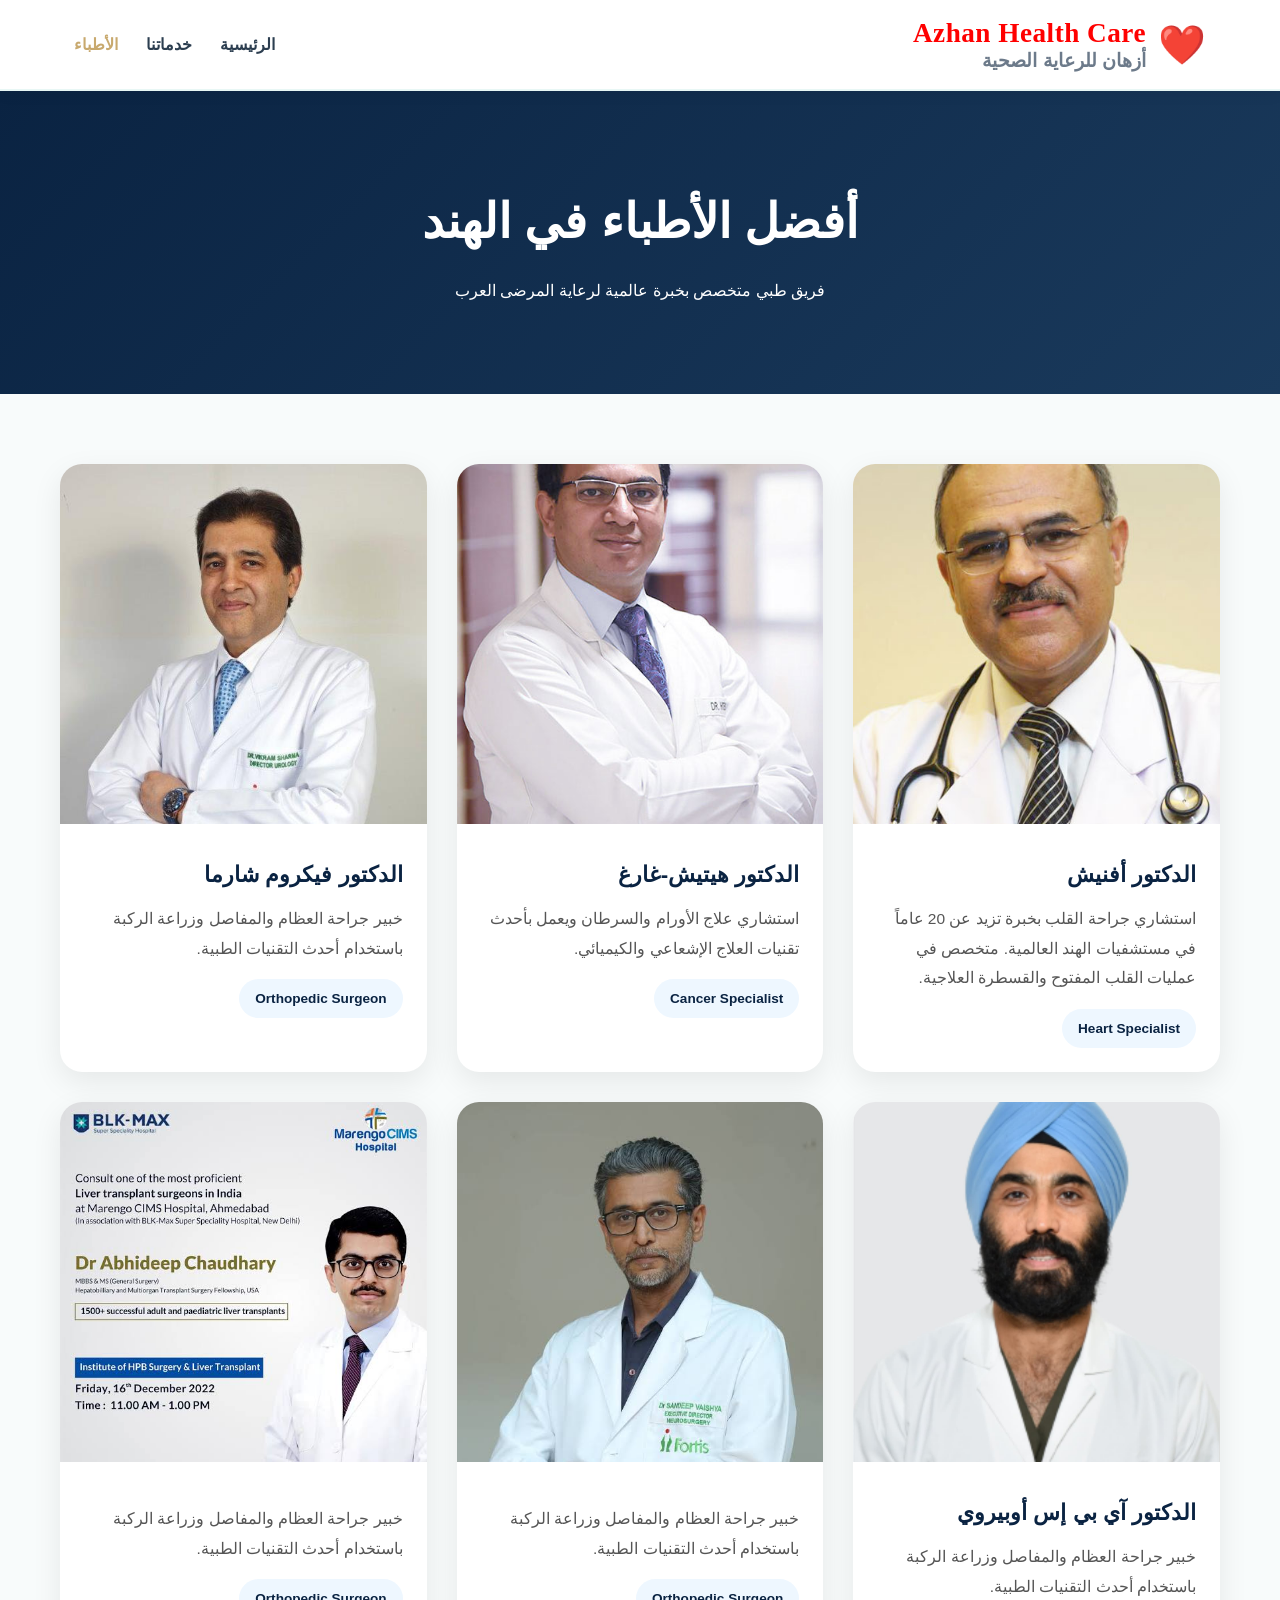
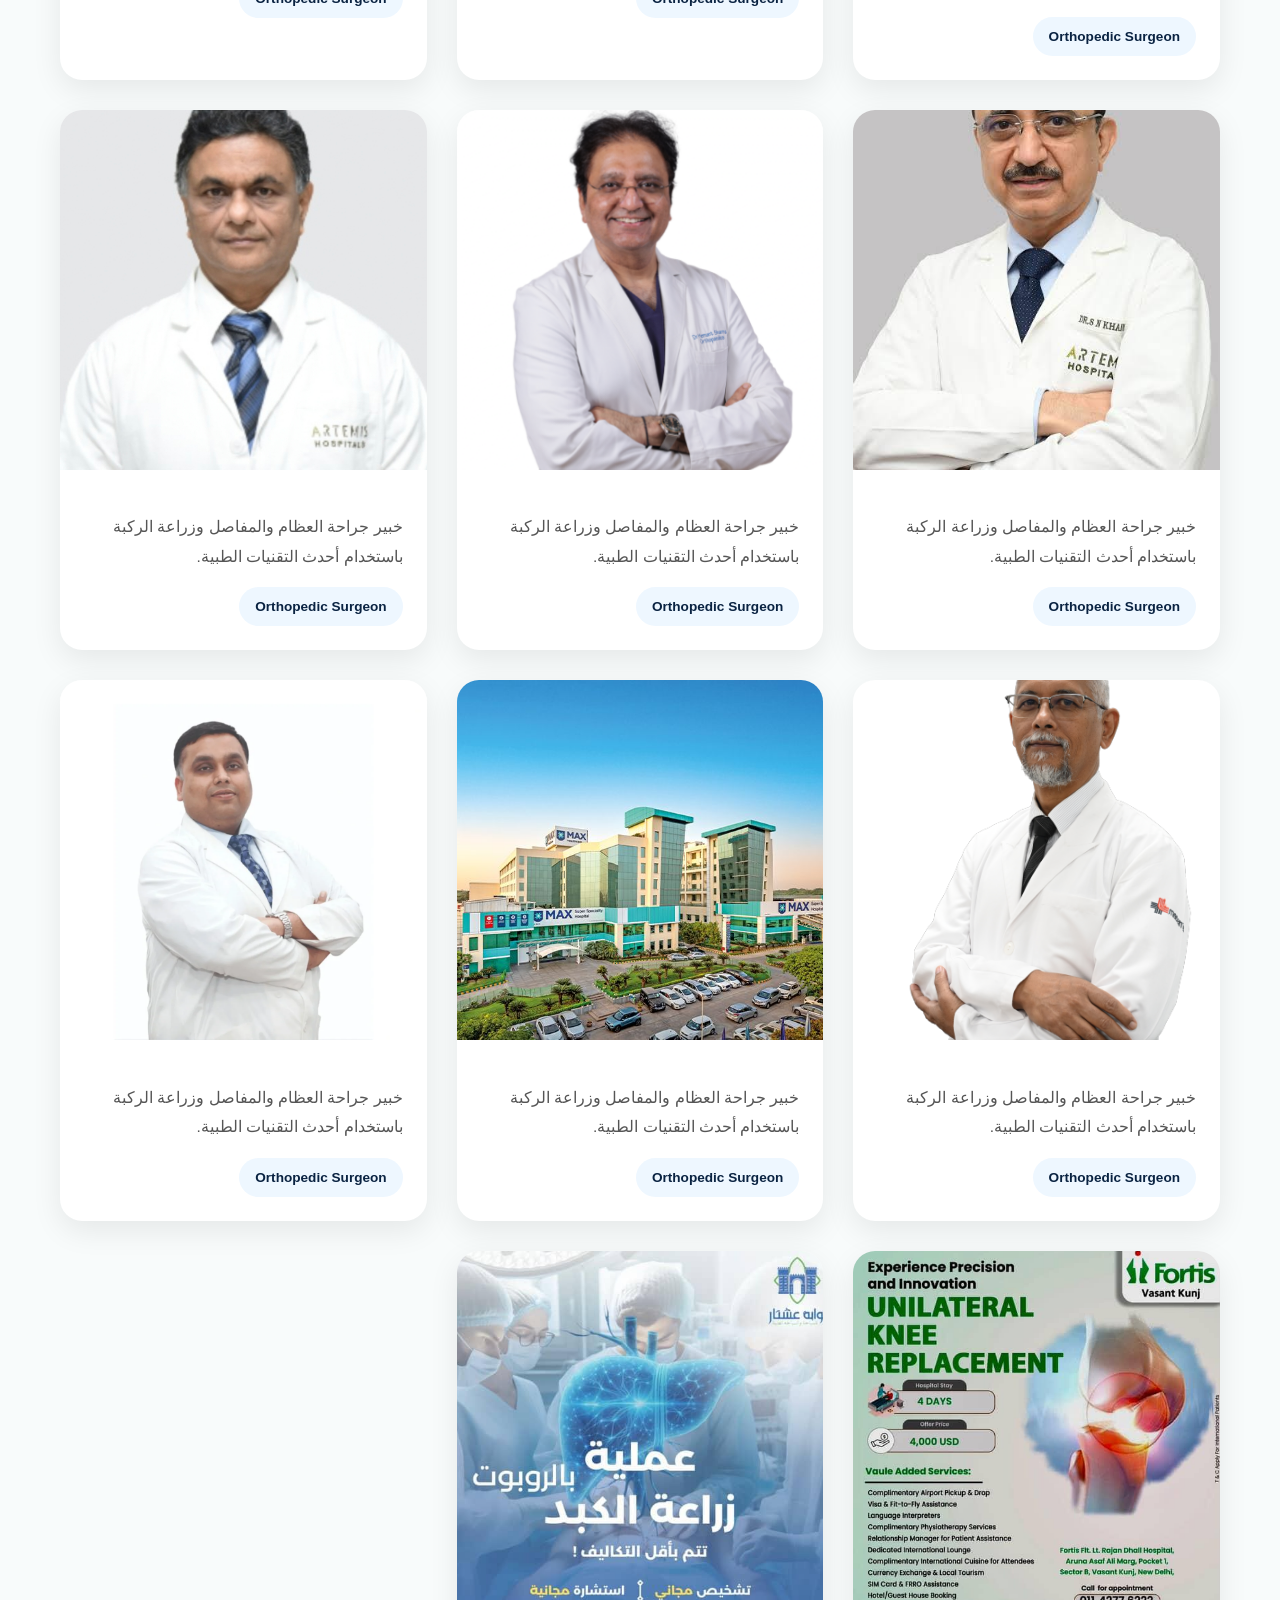
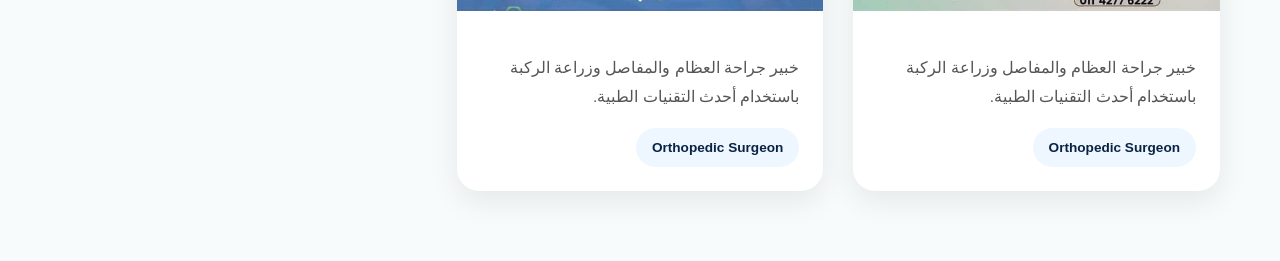
==== commit 054641c6: "add new design" ====
--- a/doctor.html
+++ b/doctor.html
@@ -7,7 +7,101 @@
 <link rel="stylesheet" href="style.css">
 <link href="https://fonts.googleapis.com/css2?family=Cairo:wght@300;400;600;700;900&display=swap" rel="stylesheet">
 
-
+<style>
+body{
+  font-family:'Cairo',sans-serif;
+  background:#f8fbfb;
+}
+
+.doctor-hero{
+  background:linear-gradient(135deg,#0a2342,#1a3a5c);
+  color:white;
+  text-align:center;
+  padding:90px 20px;
+}
+
+.doctor-hero h1{
+  font-size:3rem;
+  margin-bottom:14px;
+}
+
+.doctor-container{
+  max-width:1200px;
+  margin:auto;
+  padding:70px 20px;
+}
+
+.doctor-grid{
+  display:grid;
+  grid-template-columns:repeat(3,1fr);
+  gap:30px;
+}
+
+.doctor-card{
+  background:white;
+  border-radius:22px;
+  overflow:hidden;
+  box-shadow:0 10px 30px rgba(0,0,0,0.08);
+  transition:.3s;
+}
+
+.doctor-card:hover{
+  transform:translateY(-8px);
+}
+
+.doctor-img{
+  width:100%;
+  height:360px;
+  object-fit:cover;
+}
+
+.doctor-content{
+  padding:24px;
+}
+
+.doctor-content h3{
+  color:#0a2342;
+  margin-bottom:10px;
+  font-size:1.4rem;
+}
+
+.doctor-content p{
+  color:#555;
+  line-height:1.9;
+  font-size:0.97rem;
+}
+
+.doctor-tag{
+  display:inline-block;
+  margin-top:16px;
+  background:#eef7ff;
+  color:#0a2342;
+  padding:8px 16px;
+  border-radius:30px;
+  font-size:.85rem;
+  font-weight:700;
+}
+
+@media(max-width:992px){
+  .doctor-grid{
+    grid-template-columns:repeat(2,1fr);
+  }
+}
+
+@media(max-width:768px){
+  .doctor-grid{
+    grid-template-columns:1fr;
+  }
+
+  .doctor-hero h1{
+    font-size:2rem;
+  }
+
+  .doctor-img{
+    height:300px;
+  }
+}
+</style>
 </head>
 
 <body>
--- a/style.css
+++ b/style.css
@@ -1325,115 +1325,3 @@
     height: 300px;
   }
 }
-
-
-/* =========================================
-   GALLERY FIX
-========================================= */
-
-.gallery-section {
-  padding: 80px 0;
-  background: #f8fbfb;
-}
-
-.gallery-grid,
-.gallery-grid-new {
-  display: grid !important;
-  grid-template-columns: repeat(auto-fit, minmax(260px, 1fr));
-  gap: 22px;
-  margin-top: 40px;
-  align-items: stretch;
-}
-
-.gallery-item {
-  width: 100%;
-  height: 320px;
-  border-radius: 18px;
-  overflow: hidden;
-  position: relative;
-  background: #fff;
-  box-shadow: 0 8px 28px rgba(0,0,0,0.08);
-  transition: transform .3s ease, box-shadow .3s ease;
-}
-
-.gallery-item:hover {
-  transform: translateY(-6px);
-  box-shadow: 0 16px 40px rgba(0,0,0,0.12);
-}
-
-.gal-img {
-  width: 100%;
-  height: 100%;
-  background-size: cover !important;
-  background-position: center !important;
-  background-repeat: no-repeat;
-  transition: transform .5s ease;
-}
-
-.gallery-item:hover .gal-img {
-  transform: scale(1.08);
-}
-
-.gallery-item.gallery-large,
-.gallery-item.gallery-large-right {
-  grid-column: span 1 !important;
-}
-
-.owner-section {
-  padding: 80px 0;
-  background: #ffffff;
-}
-
-.owner-container {
-  display: grid;
-  grid-template-columns: 360px 1fr;
-  gap: 50px;
-  align-items: center;
-}
-
-.owner-image img {
-  width: 100%;
-  height: 450px;
-  object-fit: cover;
-  border-radius: 24px;
-  box-shadow: 0 10px 35px rgba(0,0,0,0.12);
-}
-
-.doctor-grid {
-  display: grid;
-  grid-template-columns: repeat(auto-fit, minmax(280px, 1fr));
-  gap: 30px;
-}
-
-.keywords-grid {
-  display: grid;
-  grid-template-columns: repeat(auto-fit, minmax(310px, 1fr));
-  gap: 24px;
-}
-
-@media (max-width: 768px) {
-  .gallery-grid,
-  .gallery-grid-new {
-    grid-template-columns: repeat(2, 1fr);
-    gap: 14px;
-  }
-
-  .gallery-item {
-    height: 220px;
-  }
-}
-
-@media (max-width: 480px) {
-  .gallery-grid,
-  .gallery-grid-new {
-    grid-template-columns: 1fr;
-  }
-
-  .gallery-item {
-    height: 240px;
-  }
-
-  .owner-container {
-    grid-template-columns: 1fr;
-  }
-}
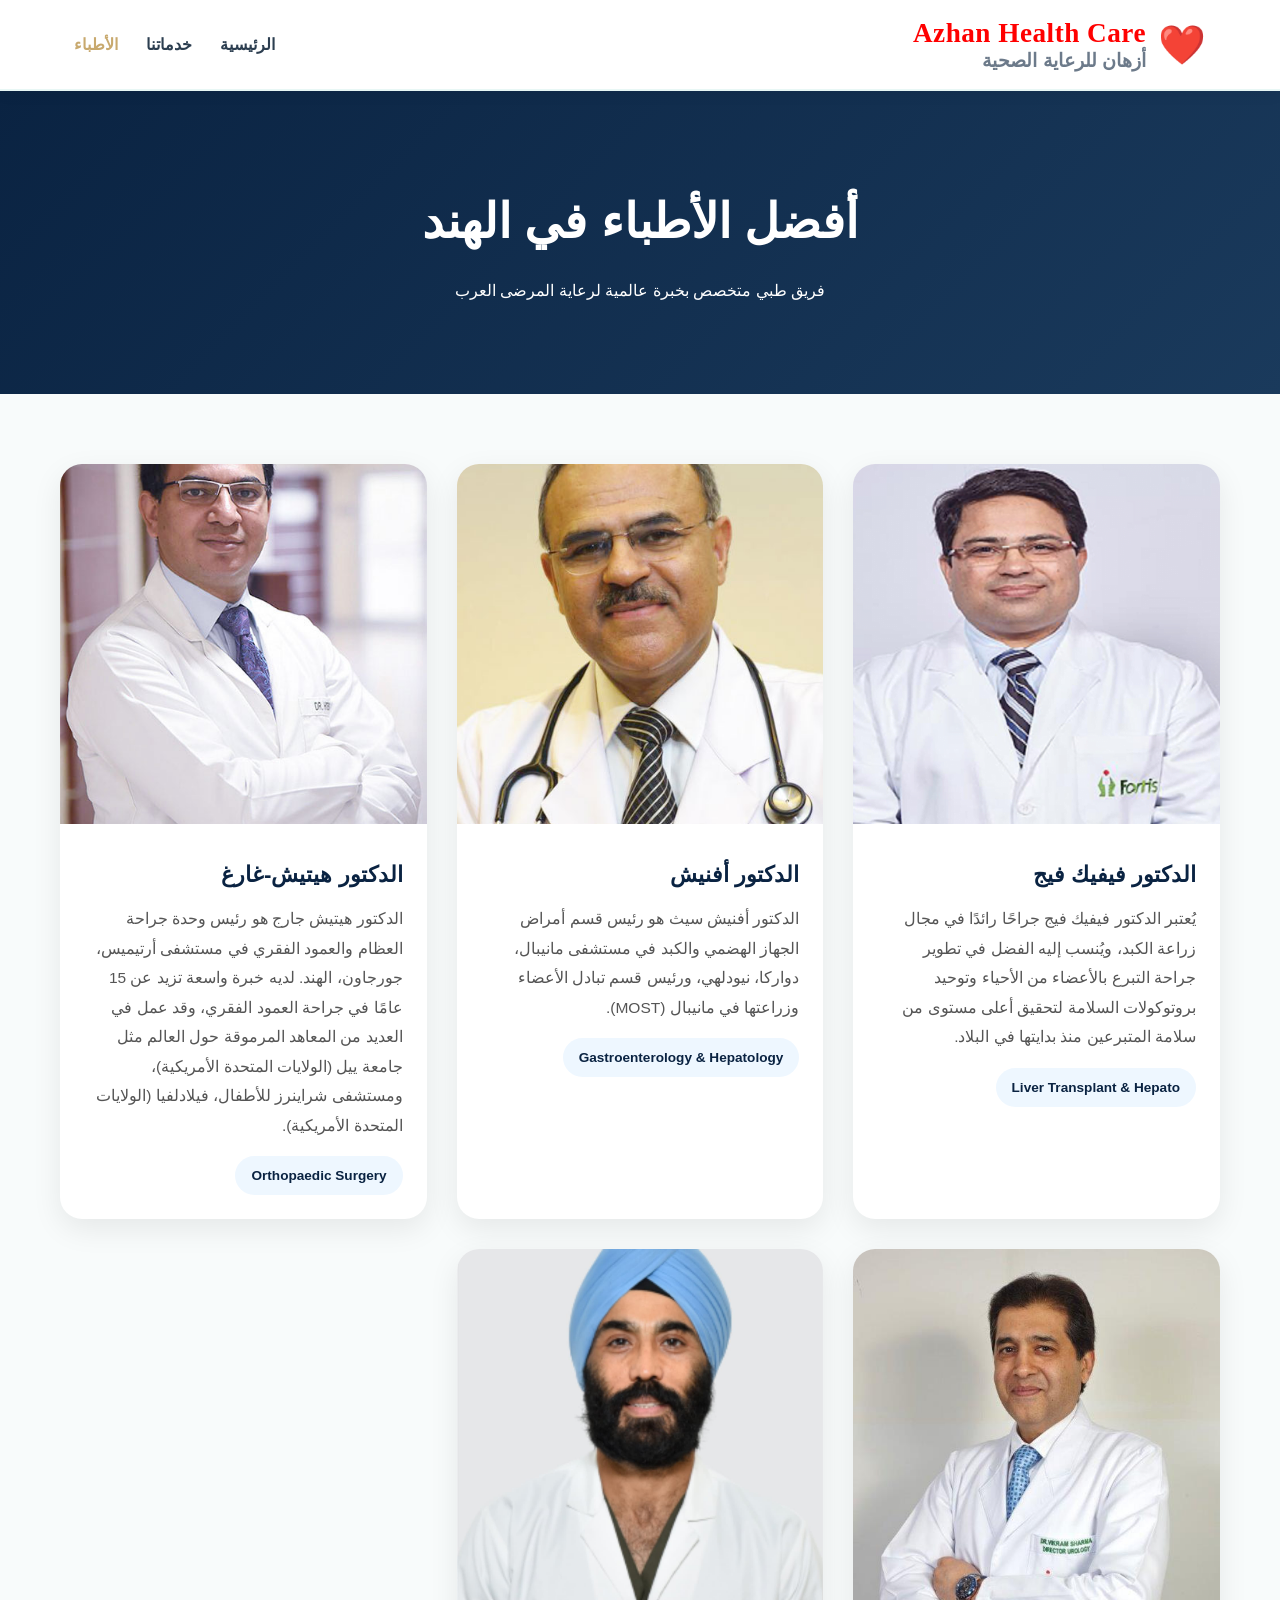
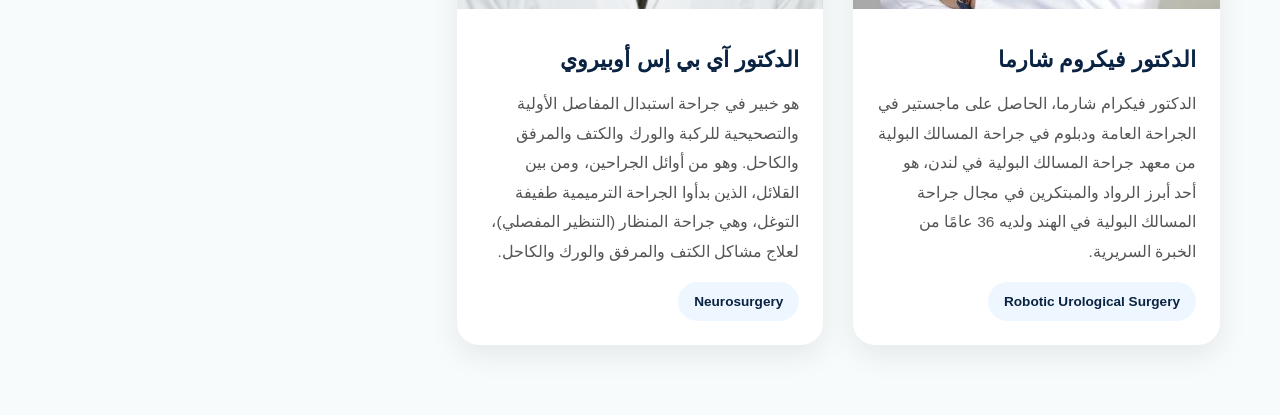
==== commit 68654089: "add some doctor" ====
--- a/doctor.html
+++ b/doctor.html
@@ -134,14 +134,21 @@
 <div class="doctor-grid">
 
 <div class="doctor-card">
+<img src="./images/Doctor/Dr.-Vivek-Vij.png" class="doctor-img">
+<div class="doctor-content">
+<h3>الدكتور فيفيك فيج </h3>
+<p>يُعتبر الدكتور فيفيك فيج جراحًا رائدًا في مجال زراعة الكبد، ويُنسب إليه الفضل في تطوير جراحة التبرع بالأعضاء من الأحياء وتوحيد بروتوكولات السلامة لتحقيق أعلى مستوى من سلامة المتبرعين منذ بدايتها في البلاد.
+</p>
+<span class="doctor-tag">Liver Transplant & Hepato</span>
+</div>
+</div>
+<div class="doctor-card">
 <img src="./images/Doctor/dr-avnish.jpg.jpeg" class="doctor-img">
 <div class="doctor-content">
 <h3> الدكتور أفنيش </h3>
 <p>
-استشاري جراحة القلب بخبرة تزيد عن 20 عاماً في مستشفيات الهند العالمية.
-متخصص في عمليات القلب المفتوح والقسطرة العلاجية.
-</p>
-<span class="doctor-tag">Heart Specialist</span>
+الدكتور أفنيش سيث هو رئيس قسم أمراض الجهاز الهضمي والكبد في مستشفى مانيبال، دواركا، نيودلهي، ورئيس قسم تبادل الأعضاء وزراعتها في مانيبال (MOST).</p>
+<span class="doctor-tag">Gastroenterology & Hepatology</span>
 </div>
 </div>
 
@@ -149,10 +156,9 @@
 <img src="./images/Doctor/dr-hitesh-garg.jpg.jpeg" class="doctor-img">
 <div class="doctor-content">
 <h3> الدكتور هيتيش-غارغ </h3>
-<p>
-استشاري علاج الأورام والسرطان ويعمل بأحدث تقنيات العلاج الإشعاعي والكيميائي.
-</p>
-<span class="doctor-tag">Cancer Specialist</span>
+<p>الدكتور هيتيش جارج هو رئيس وحدة جراحة العظام والعمود الفقري في مستشفى أرتيميس، جورجاون، الهند. لديه خبرة واسعة تزيد عن 15 عامًا في جراحة العمود الفقري، وقد عمل في العديد من المعاهد المرموقة حول العالم مثل جامعة ييل (الولايات المتحدة الأمريكية)، ومستشفى شراينرز للأطفال، فيلادلفيا (الولايات المتحدة الأمريكية).
+</p>
+<span class="doctor-tag">Orthopaedic Surgery</span>
 </div>
 </div>
 
@@ -161,9 +167,8 @@
 <div class="doctor-content">
 <h3>الدكتور فيكروم شارما</h3>
 <p>
-خبير جراحة العظام والمفاصل وزراعة الركبة باستخدام أحدث التقنيات الطبية.
-</p>
-<span class="doctor-tag">Orthopedic Surgeon</span>
+الدكتور فيكرام شارما، الحاصل على ماجستير في الجراحة العامة ودبلوم في جراحة المسالك البولية من معهد جراحة المسالك البولية في لندن، هو أحد أبرز الرواد والمبتكرين في مجال جراحة المسالك البولية في الهند ولديه 36 عامًا من الخبرة السريرية.</p>
+<span class="doctor-tag">Robotic Urological Surgery</span>
 </div>
 </div>
 
@@ -172,13 +177,12 @@
 <div class="doctor-content">
 <h3>الدكتور آي بي إس أوبيروي</h3>
 <p>
-خبير جراحة العظام والمفاصل وزراعة الركبة باستخدام أحدث التقنيات الطبية.
-</p>
-<span class="doctor-tag">Orthopedic Surgeon</span>
-</div>
-</div>
-
-<div class="doctor-card">
+هو خبير في جراحة استبدال المفاصل الأولية والتصحيحية للركبة والورك والكتف والمرفق والكاحل. وهو من أوائل الجراحين، ومن بين القلائل، الذين بدأوا الجراحة الترميمية طفيفة التوغل، وهي جراحة المنظار (التنظير المفصلي)، لعلاج مشاكل الكتف والمرفق والورك والكاحل.</p>
+<span class="doctor-tag">Neurosurgery</span>
+</div>
+</div>
+
+<!-- <div class="doctor-card">
 <img src="./images/Doctor/images (10).jpeg" class="doctor-img">
 <div class="doctor-content">
 <h3></h3>
@@ -187,8 +191,8 @@
 </p>
 <span class="doctor-tag">Orthopedic Surgeon</span>
 </div>
-</div>
-
+</div> -->
+<!-- 
 <div class="doctor-card">
 <img src="./images/Doctor/images (5).jpeg" class="doctor-img">
 <div class="doctor-content">
@@ -275,7 +279,7 @@
 </p>
 <span class="doctor-tag">Orthopedic Surgeon</span>
 </div>
-</div>
+</div> -->
 <!-- 
 <div class="doctor-card">
 <img src="./images/Doctor/WhatsApp Image 2026-05-15 at 6.52.35 PM.jpeg" class="doctor-img">
@@ -288,27 +292,7 @@
 </div>
 </div> -->
 
-<!-- <div class="doctor-card">
-<img src="./images/Doctor/WhatsApp Image 2026-05-15 at 6.52.35 PM.jpeg" class="doctor-img">
-<div class="doctor-content">
-<h3></h3>
-<p>
-خبير جراحة العظام والمفاصل وزراعة الركبة باستخدام أحدث التقنيات الطبية.
-</p>
-<span class="doctor-tag">Orthopedic Surgeon</span>
-</div>
-</div> -->
-
-<div class="doctor-card">
-<img src="./images/Doctor/WhatsApp Image 2026-05-15 at 6.52.36 PM (1).jpeg" class="doctor-img">
-<div class="doctor-content">
-<h3></h3>
-<p>
-خبير جراحة العظام والمفاصل وزراعة الركبة باستخدام أحدث التقنيات الطبية.
-</p>
-<span class="doctor-tag">Orthopedic Surgeon</span>
-</div>
-</div>
+
 
 
 </div>
